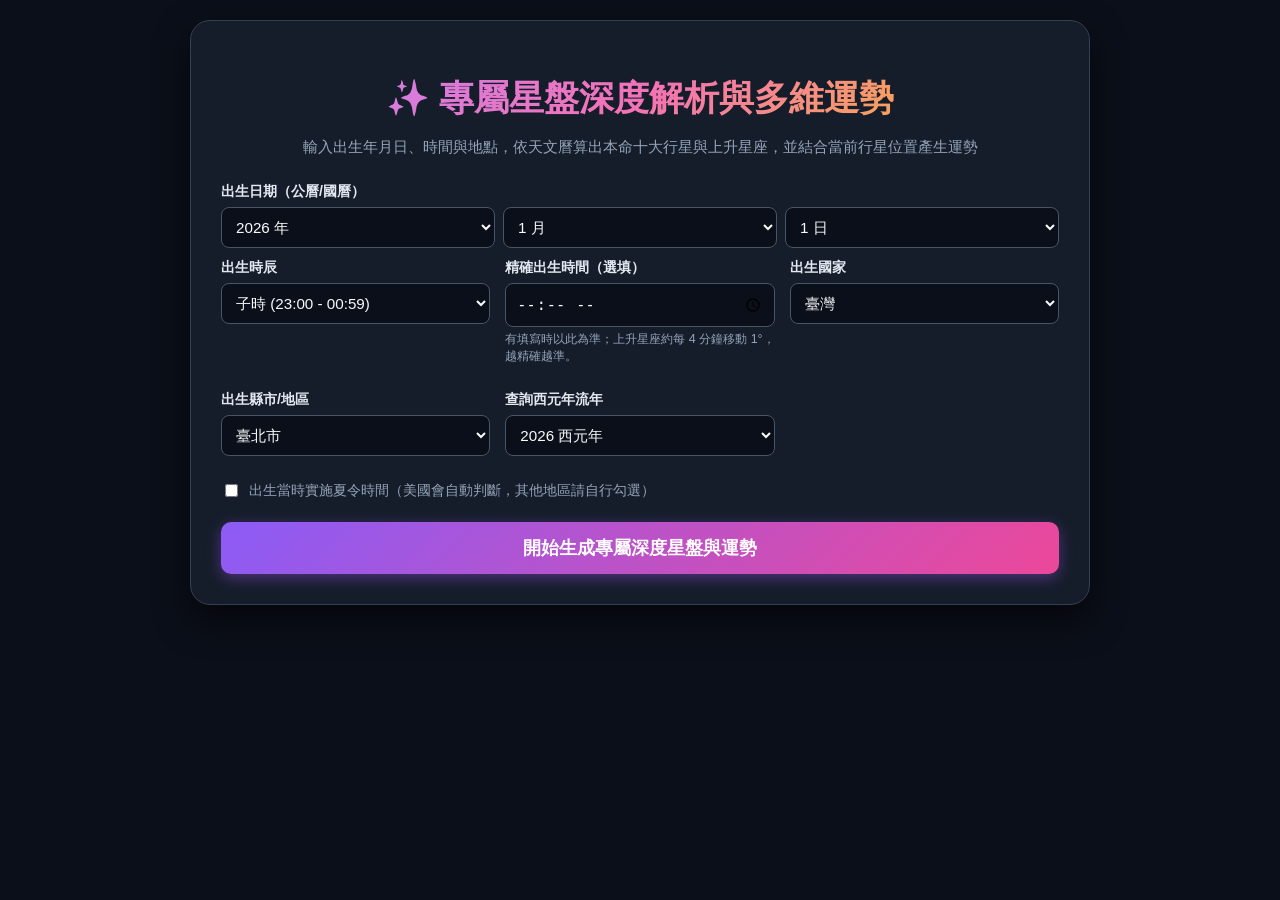
==== index.html @ 3bb1661a "Add files via upload  Horoscope" ====
<!DOCTYPE html>
<html lang="zh-TW">
<head>
    <meta charset="UTF-8">
    <meta name="viewport" content="width=device-width, initial-scale=1.0">
    <title>專屬深度全星盤與運勢解析系統</title>
    <style>
        :root {
            --bg-dark: #0b0f19;
            --card-bg: #151d2a;
            --card-inner: #1e293b;
            --accent-purple: #a855f7;
            --accent-pink: #ec4899;
            --accent-gold: #fbbf24;
            --accent-cyan: #06b6d4;
            --text-main: #f8fafc;
            --text-sub: #94a3b8;
            --border-color: #334155;
        }

        * { box-sizing: border-box; }

        body {
            font-family: "PingFang TC", "Microsoft JhengHei", sans-serif;
            background-color: var(--bg-dark);
            color: var(--text-main);
            margin: 0;
            padding: 20px;
            display: flex;
            justify-content: center;
            align-items: flex-start;
            min-height: 100vh;
        }

        .container {
            background-color: var(--card-bg);
            border-radius: 20px;
            padding: 30px;
            max-width: 900px;
            width: 100%;
            box-shadow: 0 15px 35px rgba(0, 0, 0, 0.6);
            border: 1px solid var(--border-color);
        }

        h1 {
            text-align: center;
            background: linear-gradient(135deg, #c084fc, #f472b6, #fbbf24);
            -webkit-background-clip: text;
            background-clip: text;
            -webkit-text-fill-color: transparent;
            margin-bottom: 6px;
            font-size: 2.2rem;
        }

        p.subtitle {
            text-align: center;
            color: var(--text-sub);
            font-size: 0.95rem;
            margin-bottom: 24px;
        }

        .form-grid {
            display: grid;
            grid-template-columns: repeat(auto-fit, minmax(200px, 1fr));
            gap: 15px;
            margin-bottom: 15px;
        }

        .form-group { margin-bottom: 10px; }

        label {
            display: block;
            margin-bottom: 6px;
            font-weight: 600;
            color: #e2e8f0;
            font-size: 0.9rem;
        }

        .select-group {
            display: grid;
            grid-template-columns: 1fr 1fr 1fr;
            gap: 8px;
        }

        select, input[type="time"], input[type="number"] {
            width: 100%;
            padding: 10px;
            border-radius: 8px;
            border: 1px solid #475569;
            background-color: var(--bg-dark);
            color: var(--text-main);
            font-size: 0.95rem;
            outline: none;
        }

        select { cursor: pointer; }

        select:focus, input:focus { border-color: var(--accent-purple); }

        .hint { font-size: 0.78rem; color: var(--text-sub); margin-top: 4px; }

        .manual-panel {
            display: none;
            background-color: var(--bg-dark);
            border: 1px dashed #475569;
            border-radius: 10px;
            padding: 12px;
            margin-bottom: 15px;
        }

        .manual-panel .row {
            display: grid;
            grid-template-columns: repeat(auto-fit, minmax(150px, 1fr));
            gap: 10px;
        }

        .check-row {
            display: flex;
            align-items: center;
            gap: 8px;
            font-size: 0.85rem;
            color: var(--text-sub);
            margin-bottom: 12px;
        }

        .check-row input { width: auto; }

        button.btn-submit {
            width: 100%;
            padding: 14px;
            background: linear-gradient(135deg, #8b5cf6, #ec4899);
            border: none;
            border-radius: 10px;
            color: white;
            font-size: 1.1rem;
            font-weight: bold;
            cursor: pointer;
            transition: transform 0.1s, opacity 0.2s;
            margin-top: 10px;
            box-shadow: 0 4px 15px rgba(168, 85, 247, 0.4);
        }

        button.btn-submit:hover { opacity: 0.95; transform: translateY(-2px); }

        .error-msg {
            display: none;
            margin-top: 12px;
            padding: 10px 14px;
            border-radius: 8px;
            background-color: rgba(239, 68, 68, 0.12);
            border: 1px solid rgba(239, 68, 68, 0.4);
            color: #f87171;
            font-size: 0.9rem;
        }

        .result-container { display: none; margin-top: 30px; }

        .header-card {
            background: linear-gradient(135deg, #1e1b4b, #311042);
            padding: 22px;
            border-radius: 14px;
            border: 1px solid #6366f1;
            margin-bottom: 20px;
        }

        .astro-header-info {
            display: grid;
            grid-template-columns: repeat(auto-fit, minmax(200px, 1fr));
            gap: 15px;
            border-bottom: 1px solid rgba(255, 255, 255, 0.1);
            padding-bottom: 15px;
            margin-bottom: 15px;
        }

        .main-sign-box .title { font-size: 0.85rem; color: var(--text-sub); }
        .main-sign-box .name { font-size: 1.4rem; font-weight: bold; color: #e0e7ff; }
        .main-sign-box .deg { font-size: 0.8rem; color: #a5b4fc; margin-top: 2px; }

        .lucky-grid {
            display: grid;
            grid-template-columns: repeat(auto-fit, minmax(130px, 1fr));
            gap: 10px;
        }

        .lucky-item {
            background-color: rgba(0, 0, 0, 0.25);
            padding: 10px;
            border-radius: 8px;
            text-align: center;
        }

        .lucky-item .title { font-size: 0.8rem; color: var(--text-sub); }
        .lucky-item .value { font-size: 1rem; font-weight: bold; color: var(--accent-gold); margin-top: 4px; }

        .tab-menu {
            display: flex;
            gap: 8px;
            border-bottom: 2px solid var(--border-color);
            margin-bottom: 20px;
            overflow-x: auto;
        }

        .tab-btn {
            padding: 10px 18px;
            background: none;
            border: none;
            color: var(--text-sub);
            font-size: 0.95rem;
            font-weight: 600;
            cursor: pointer;
            border-bottom: 3px solid transparent;
            transition: all 0.2s;
            white-space: nowrap;
        }

        .tab-btn.active { color: var(--accent-pink); border-bottom-color: var(--accent-pink); }

        .tab-content {
            display: none;
            background-color: var(--card-inner);
            padding: 24px;
            border-radius: 12px;
            border: 1px solid var(--border-color);
        }

        .tab-content.active { display: block; }

        .planet-card-grid {
            display: grid;
            grid-template-columns: repeat(auto-fit, minmax(260px, 1fr));
            gap: 15px;
            margin-top: 15px;
        }

        .planet-card {
            background-color: var(--bg-dark);
            padding: 15px;
            border-radius: 10px;
            border-left: 4px solid var(--accent-purple);
        }

        .planet-card h4 {
            margin: 0 0 8px 0;
            color: #c084fc;
            font-size: 1.05rem;
            display: flex;
            justify-content: space-between;
            gap: 8px;
            flex-wrap: wrap;
        }

        .planet-card p { font-size: 0.9rem; line-height: 1.6; color: #cbd5e1; margin: 0; }

        .planet-relation {
            margin-top: 8px;
            font-size: 0.85rem;
            color: var(--accent-cyan);
            background-color: rgba(6, 182, 212, 0.1);
            padding: 6px 10px;
            border-radius: 6px;
            line-height: 1.5;
        }

        .traits-box {
            background-color: var(--bg-dark);
            padding: 18px;
            border-radius: 10px;
            margin-bottom: 15px;
            border: 1px solid #334155;
        }

        .traits-box h4 { color: var(--accent-gold); margin-top: 0; margin-bottom: 10px; }

        .scores-grid {
            display: grid;
            grid-template-columns: 1fr 1fr;
            gap: 12px;
            margin-bottom: 20px;
        }

        .score-row { background-color: var(--bg-dark); padding: 10px 14px; border-radius: 8px; }
        .score-header { display: flex; justify-content: space-between; font-size: 0.9rem; margin-bottom: 6px; }
        .score-bar-bg { height: 8px; background-color: #334155; border-radius: 4px; overflow: hidden; }
        .score-bar-fill { height: 100%; background: linear-gradient(90deg, #a855f7, #ec4899); border-radius: 4px; }

        .analysis-box { line-height: 1.7; font-size: 0.95rem; color: #e2e8f0; }
        .analysis-box p { margin: 0 0 12px 0; }

        .event-title { color: var(--accent-gold); font-weight: bold; margin: 14px 0 6px 0; }

        .event-list { margin: 0 0 12px 0; padding-left: 20px; }
        .event-list li { margin-bottom: 6px; font-size: 0.9rem; color: #cbd5e1; }
        .tone-good { color: #4ade80; font-weight: bold; }
        .tone-bad { color: #f87171; font-weight: bold; }

        .month-tags-grid {
            display: grid;
            grid-template-columns: repeat(auto-fit, minmax(180px, 1fr));
            gap: 10px;
            margin-bottom: 18px;
            background-color: var(--bg-dark);
            padding: 15px;
            border-radius: 10px;
            border-left: 4px solid var(--accent-gold);
        }

        .strength-box {
            background-color: rgba(34, 197, 94, 0.1);
            border: 1px solid rgba(34, 197, 94, 0.3);
            padding: 10px 14px;
            border-radius: 8px;
            margin-bottom: 10px;
            color: #4ade80;
            font-size: 0.92rem;
            line-height: 1.6;
        }

        .weakness-box {
            background-color: rgba(239, 68, 68, 0.1);
            border: 1px solid rgba(239, 68, 68, 0.3);
            padding: 10px 14px;
            border-radius: 8px;
            margin-bottom: 18px;
            color: #f87171;
            font-size: 0.92rem;
            line-height: 1.6;
        }

        .footnote {
            margin-top: 22px;
            font-size: 0.78rem;
            color: var(--text-sub);
            line-height: 1.6;
            border-top: 1px solid var(--border-color);
            padding-top: 12px;
        }

        @media (max-width: 560px) {
            .scores-grid { grid-template-columns: 1fr; }
            .container { padding: 20px; }
        }
    </style>
</head>
<body>

<div class="container">
    <h1>✨ 專屬星盤深度解析與多維運勢</h1>
    <p class="subtitle">輸入出生年月日、時間與地點，依天文曆算出本命十大行星與上升星座，並結合當前行星位置產生運勢</p>

    <!-- 輸入表單 -->
    <div class="form-group">
        <label>出生日期（公曆/國曆）</label>
        <div class="select-group">
            <select id="yearSelect"></select>
            <select id="monthSelect"></select>
            <select id="daySelect"></select>
        </div>
    </div>

    <div class="form-grid">
        <div class="form-group">
            <label for="hourSelect">出生時辰</label>
            <select id="hourSelect">
                <option value="0">子時 (23:00 - 00:59)</option>
                <option value="2">丑時 (01:00 - 02:59)</option>
                <option value="4">寅時 (03:00 - 04:59)</option>
                <option value="6">卯時 (05:00 - 06:59)</option>
                <option value="8">辰時 (07:00 - 08:59)</option>
                <option value="10">巳時 (09:00 - 10:59)</option>
                <option value="12">午時 (11:00 - 12:59)</option>
                <option value="14">未時 (13:00 - 14:59)</option>
                <option value="16">申時 (15:00 - 16:59)</option>
                <option value="18">酉時 (17:00 - 18:59)</option>
                <option value="20">戌時 (19:00 - 20:59)</option>
                <option value="22">亥時 (21:00 - 22:59)</option>
            </select>
        </div>

        <div class="form-group">
            <label for="exactTime">精確出生時間（選填）</label>
            <input type="time" id="exactTime">
            <div class="hint">有填寫時以此為準；上升星座約每 4 分鐘移動 1°，越精確越準。</div>
        </div>

        <div class="form-group">
            <label for="countrySelect">出生國家</label>
            <select id="countrySelect"></select>
        </div>

        <div class="form-group">
            <label for="citySelect">出生縣市/地區</label>
            <select id="citySelect"></select>
        </div>

        <div class="form-group">
            <label for="targetYearSelect">查詢西元年流年</label>
            <select id="targetYearSelect"></select>
        </div>
    </div>

    <!-- 其他地區：手動輸入經緯度 -->
    <div class="manual-panel" id="manualPanel">
        <div class="row">
            <div>
                <label for="manLat">緯度（北緯為正）</label>
                <input type="number" id="manLat" step="0.01" min="-66" max="66" placeholder="例如 25.03">
            </div>
            <div>
                <label for="manLon">經度（東經為正）</label>
                <input type="number" id="manLon" step="0.01" min="-180" max="180" placeholder="例如 121.56">
            </div>
            <div>
                <label for="manTz">時區（UTC 偏移小時）</label>
                <input type="number" id="manTz" step="0.5" min="-12" max="14" placeholder="例如 8">
            </div>
        </div>
    </div>

    <div class="check-row">
        <input type="checkbox" id="dstCheck">
        <label for="dstCheck" style="margin:0; font-weight:normal; color:var(--text-sub);">出生當時實施夏令時間（美國會自動判斷，其他地區請自行勾選）</label>
    </div>

    <button class="btn-submit" onclick="generateAllAnalysis()">開始生成專屬深度星盤與運勢</button>
    <div class="error-msg" id="errorMsg"></div>

    <!-- 結果展現區域 -->
    <div id="resultContainer" class="result-container">

        <div class="header-card">
            <div class="astro-header-info">
                <div class="main-sign-box">
                    <div class="title">☀️ 太陽星座（核心自我）</div>
                    <div class="name" id="dispSunSign">-</div>
                    <div class="deg" id="dispSunDeg"></div>
                </div>
                <div class="main-sign-box">
                    <div class="title">🌙 月亮星座（內在情感）</div>
                    <div class="name" id="dispMoonSign">-</div>
                    <div class="deg" id="dispMoonDeg"></div>
                </div>
                <div class="main-sign-box">
                    <div class="title">🌅 上升星座（命門與面具）</div>
                    <div class="name" id="dispAscSign">-</div>
                    <div class="deg" id="dispAscDeg"></div>
                </div>
            </div>

            <div style="font-size:0.85rem; color:#a5b4fc; margin-bottom:12px;" id="dispBirthPlace"></div>

            <div class="lucky-grid">
                <div class="lucky-item"><div class="title">幸運數字</div><div class="value" id="luckNum">-</div></div>
                <div class="lucky-item"><div class="title">幸運顏色</div><div class="value" id="luckColor">-</div></div>
                <div class="lucky-item"><div class="title">開運方位</div><div class="value" id="luckDir">-</div></div>
                <div class="lucky-item"><div class="title">今日吉時</div><div class="value" id="luckHour">-</div></div>
                <div class="lucky-item"><div class="title">幸運星座</div><div class="value" id="luckSign">-</div></div>
            </div>
        </div>

        <div class="tab-menu">
            <button class="tab-btn active" onclick="switchTab('planets', this)">十大行星與上升解析</button>
            <button class="tab-btn" onclick="switchTab('ascendant', this)">上升星座模式與元素</button>
            <button class="tab-btn" onclick="switchTab('today', this)">今日運勢</button>
            <button class="tab-btn" onclick="switchTab('tomorrow', this)">明日運勢</button>
            <button class="tab-btn" onclick="switchTab('week', this)">本周運勢</button>
            <button class="tab-btn" onclick="switchTab('month', this)">本月運勢</button>
            <button class="tab-btn" onclick="switchTab('year', this)"><span id="tabYearLabel">2026</span>流年運勢</button>
        </div>

        <div id="tab-planets" class="tab-content active">
            <h3 style="color:#c084fc; margin-top:0;">🪐 十大行星與上升星座能量地圖</h3>
            <p style="font-size:0.9rem; color:var(--text-sub);">星盤中的行星代表不同的心理機能，宮位採整宮制（以上升星座所在星座為第 1 宮）。℞ 表示出生時該行星逆行。</p>
            <div class="planet-card-grid" id="planetCards"></div>
        </div>

        <div id="tab-ascendant" class="tab-content">
            <h3 style="color:#fbbf24; margin-top:0;">🌅 上升星座三模式與四元素深度解析</h3>
            <div class="traits-box">
                <h4 id="ascModeTitle">⚖️ 上升星座的三種模式</h4>
                <p class="analysis-box" id="ascModeDesc"></p>
            </div>
            <div class="traits-box">
                <h4 id="ascElemTitle">🔥 上升星座的四元素特質</h4>
                <p class="analysis-box" id="ascElemDesc"></p>
            </div>
            <div class="traits-box">
                <h4 id="ascPolTitle">☯️ 上升星座的陰陽性</h4>
                <p class="analysis-box" id="ascPolDesc"></p>
            </div>
        </div>

        <div id="tab-today" class="tab-content">
            <div class="scores-grid" id="todayScores"></div>
            <div class="analysis-box" id="todayText"></div>
        </div>

        <div id="tab-tomorrow" class="tab-content">
            <div class="scores-grid" id="tomorrowScores"></div>
            <div class="analysis-box" id="tomorrowText"></div>
        </div>

        <div id="tab-week" class="tab-content">
            <div class="scores-grid" id="weekScores"></div>
            <div class="analysis-box" id="weekText"></div>
        </div>

        <div id="tab-month" class="tab-content">
            <div class="month-tags-grid">
                <div><span style="color:var(--text-sub);">貴人方位：</span><span style="font-weight:bold;" id="mDir">-</span></div>
                <div><span style="color:var(--text-sub);">休閒解壓：</span><span style="font-weight:bold;" id="mLeisure">-</span></div>
                <div><span style="color:var(--text-sub);">貼心星座：</span><span style="font-weight:bold;" id="mFriend">-</span></div>
                <div><span style="color:var(--text-sub);">財神星座：</span><span style="font-weight:bold;" id="mWealth">-</span></div>
                <div><span style="color:var(--text-sub);">煩人星座：</span><span style="font-weight:bold;" id="mAnnoy">-</span></div>
            </div>
            <div class="strength-box" id="mStrength"></div>
            <div class="weakness-box" id="mWeak"></div>
            <div class="scores-grid" id="monthScores"></div>
            <div class="analysis-box" id="monthText"></div>
        </div>

        <div id="tab-year" class="tab-content">
            <h3 style="color:#fbbf24; margin-top:0;" id="yearTitle">流年運勢</h3>
            <div class="scores-grid" id="yearScores"></div>
            <div class="analysis-box" id="yearText"></div>
        </div>

        <div class="footnote">
            行星位置依天文曆計算（太陽、月亮、水星至冥王星；上升點依出生時間與出生地經緯度計算）。出生時間以所選地區的標準時區換算，若出生當時實施夏令時間，請勾選上方選項。幸運數字、顏色、方位與吉時屬傳統／娛樂性質的參考內容。
        </div>
    </div>
</div>


<!-- ============================================================
     模組 1：資料表（星座、行星說明、地點）
     ============================================================ -->
<script data-module="data">
    // 標準順序：從白羊座（黃經 0°）開始
    const SIGNS = [
        { name: '白羊座', sym: '♈', elem: '火象', qual: '基本', pol: '陽性', colors: '鮮紅色、金黃', nums: '1, 9',
          style: '直接、主動、勇於開創',
          tips: { love: '主動表達心意，直球比暗示有效，但別操之過急', career: '適合開新案、搶先機，記得先排好優先順序再衝刺', wealth: '投資宜果斷但設好停損，避免衝動消費' } },
        { name: '金牛座', sym: '♉', elem: '土象', qual: '固定', pol: '陰性', colors: '翡翠綠、玫瑰粉', nums: '5, 8',
          style: '穩健、重感官與安全感',
          tips: { love: '重視安全感，穩定相處勝過刺激，別因固執而錯過溝通', career: '穩紮穩打、重視品質，按部就班就能累積成果', wealth: '適合長期儲蓄與實物資產，避免為了舒適過度花費' } },
        { name: '雙子座', sym: '♊', elem: '風象', qual: '變動', pol: '陽性', colors: '檸檬黃、淺藍', nums: '3, 5',
          style: '好奇、靈活、善於交流',
          tips: { love: '多聊天、多交流能讓關係升溫，注意別三心二意', career: '資訊整合與溝通是強項，多工時留意細節遺漏', wealth: '靠人脈與資訊找到機會，宜分散配置而非盲目跟風' } },
        { name: '巨蟹座', sym: '♋', elem: '水象', qual: '基本', pol: '陰性', colors: '珍珠白、銀色', nums: '2, 4',
          style: '細膩、護衛、重情感連結',
          tips: { love: '細膩的關心最能打動人，也要學會說出自己的需求', career: '團隊與照顧型工作表現佳，避免把情緒帶進決策', wealth: '以守成為主，家庭與固定開支的規劃會帶來安心' } },
        { name: '獅子座', sym: '♌', elem: '火象', qual: '固定', pol: '陽性', colors: '華麗金、橘紅', nums: '1, 7',
          style: '自信、熱情、渴望被看見',
          tips: { love: '展現魅力與誠意，別讓自尊心阻礙你示弱', career: '適合站到台前、帶領他人，也要聽取團隊意見', wealth: '大方花費前先想清預算，投資自己最划算' } },
        { name: '處女座', sym: '♍', elem: '土象', qual: '變動', pol: '陰性', colors: '純白色、橄欖綠', nums: '5, 7',
          style: '細心、務實、追求精確',
          tips: { love: '用行動照顧對方，但別過度挑剔細節', career: '細緻與條理是優勢，留意別陷入完美主義而拖延', wealth: '精打細算有成，記帳與檢視固定支出效果特別好' } },
        { name: '天秤座', sym: '♎', elem: '風象', qual: '基本', pol: '陽性', colors: '粉藍色、淡雅金', nums: '6, 8',
          style: '重和諧、審美、講求平衡',
          tips: { love: '重視互動與平衡，遇事勇敢表態，別一味迎合', career: '合作、協調、談判有利，避免猶豫拖延決定', wealth: '與人合夥或共同理財要把規則講清楚，避免為了面子而花費' } },
        { name: '天蠍座', sym: '♏', elem: '水象', qual: '固定', pol: '陰性', colors: '酒紅色、深黑', nums: '0, 9',
          style: '深刻、專注、不輕易放手',
          tips: { love: '感情深刻而專一，信任需要溝通而非試探', career: '專注力強，適合研究、策略與危機處理', wealth: '擅長發現隱藏的機會，但要避開控制欲帶來的金錢糾紛' } },
        { name: '射手座', sym: '♐', elem: '火象', qual: '變動', pol: '陽性', colors: '紫色、寶藍色', nums: '3, 9',
          style: '樂觀、自由、追求意義',
          tips: { love: '自由與真誠並重，給彼此空間但別忽略承諾', career: '適合拓展視野、跨域學習或出差，注意細節落實', wealth: '樂觀帶來機會，但避免過度擴張或賭運氣' } },
        { name: '摩羯座', sym: '♑', elem: '土象', qual: '基本', pol: '陰性', colors: '深灰色、墨綠', nums: '4, 8',
          style: '自律、務實、重責任與成就',
          tips: { love: '以行動與責任證明心意，偶爾放下防備會更貼近', career: '目標明確、耐力十足，長期規劃容易看見成果', wealth: '穩健累積，長期資產與退休規劃最適合' } },
        { name: '水瓶座', sym: '♒', elem: '風象', qual: '固定', pol: '陽性', colors: '天藍色、銀白', nums: '3, 7',
          style: '獨立、理性、重視創新與自由',
          tips: { love: '需要空間也需要知心，用真誠交流取代疏離', career: '創新與獨立思考受肯定，注意與團隊同步', wealth: '對新科技與新型態收入有嗅覺，投資前先驗證風險' } },
        { name: '雙魚座', sym: '♓', elem: '水象', qual: '變動', pol: '陰性', colors: '海藍色、香草紫', nums: '2, 6',
          style: '感性、富想像、同理心強',
          tips: { love: '直覺與浪漫豐富，留意別理想化對方而忽略現實', career: '創意與同理心是亮點，需要明確界線避免被牽著走', wealth: '避免情緒性或人情支出，設定自動儲蓄較安心' } }
    ];

    const PLANET_INFO = [
        { key: 'Sun', label: '☀️ 太陽 (Sun)', desc: '主宰核心意志、生命力與自我認同，是展現熱情與自信的來源。' },
        { key: 'Moon', label: '🌙 月亮 (Moon)', desc: '主宰情緒感受、安全感需求與潛意識習慣，反映記憶與私人情感界線。' },
        { key: 'Mercury', label: '☿ 水星 (Mercury)', desc: '主宰思考方式、溝通表達、學習與資訊處理，是理性心智運作的橋樑。' },
        { key: 'Venus', label: '♀ 金星 (Venus)', desc: '主宰愛情觀、審美品味、人際吸引力與價值觀，代表吸引與接受愛的方式。' },
        { key: 'Mars', label: '♂ 火星 (Mars)', desc: '主宰行動力、競爭心、欲望與衝勁，代表爭取目標與面對衝突的方式。' },
        { key: 'Jupiter', label: '♃ 木星 (Jupiter)', desc: '主宰信念、成長擴張、機運與貴人，約一年換一個星座，帶來放大與助力。' },
        { key: 'Saturn', label: '♄ 土星 (Saturn)', desc: '主宰責任、限制、結構與時間考驗，約 2.5 年換一個星座，代表需要成熟與耐心之處。' },
        { key: 'Uranus', label: '♅ 天王星 (Uranus)', desc: '世代行星，約 7 年換一個星座，代表突破常規、獨立與突發的變革。' },
        { key: 'Neptune', label: '♆ 海王星 (Neptune)', desc: '世代行星，約 14 年換一個星座，代表夢想、靈感、同理與迷霧般的直覺。' },
        { key: 'Pluto', label: '♇ 冥王星 (Pluto)', desc: '世代行星，在一個星座停留約 12～30 年，代表深層轉化、權力議題與重生。' }
    ];

    const HOUSE_MEANING = [
        '自我與外在形象', '財務與價值觀', '溝通與學習', '家庭與根基', '戀愛與創作', '工作與健康日常',
        '伴侶與合作', '共同資源與深度轉變', '遠行與信念', '事業與社會地位', '朋友與理想', '潛意識與隱退'
    ];

    const SHICHEN = [
        '子時 23:00-00:59', '丑時 01:00-02:59', '寅時 03:00-04:59', '卯時 05:00-06:59',
        '辰時 07:00-08:59', '巳時 09:00-10:59', '午時 11:00-12:59', '未時 13:00-14:59',
        '申時 15:00-16:59', '酉時 17:00-18:59', '戌時 19:00-20:59', '亥時 21:00-22:59'
    ];

    // 地點：[名稱, 緯度, 經度]；緯經度為 null 代表需手動輸入
    const COUNTRIES = {
        '臺灣': { tz: 8, list: [
            ['臺北市', 25.03, 121.56], ['新北市', 25.01, 121.46], ['桃園市', 24.99, 121.30], ['臺中市', 24.15, 120.67],
            ['臺南市', 22.99, 120.21], ['高雄市', 22.63, 120.30], ['基隆市', 25.13, 121.74], ['新竹市', 24.81, 120.97],
            ['嘉義市', 23.48, 120.45], ['新竹縣', 24.84, 121.01], ['苗栗縣', 24.56, 120.82], ['彰化縣', 24.08, 120.54],
            ['南投縣', 23.91, 120.69], ['雲林縣', 23.71, 120.43], ['嘉義縣', 23.46, 120.32], ['屏東縣', 22.67, 120.49],
            ['宜蘭縣', 24.75, 121.75], ['花蓮縣', 23.98, 121.60], ['臺東縣', 22.76, 121.14], ['澎湖縣', 23.57, 119.57],
            ['金門縣', 24.45, 118.38], ['連江縣', 26.16, 119.95] ] },
        '中國大陸': { tz: 8, list: [
            ['北京市', 39.90, 116.41], ['上海市', 31.23, 121.47], ['廣東省(廣州/深圳)', 23.13, 113.26], ['浙江省(杭州)', 30.27, 120.15],
            ['江蘇省(南京)', 32.06, 118.80], ['四川省(成都)', 30.57, 104.07], ['福建省(福州/廈門)', 26.07, 119.30],
            ['湖北省(武漢)', 30.59, 114.31], ['其他省市（自行輸入經緯度）', null, null] ] },
        '香港/澳門': { tz: 8, list: [
            ['香港島', 22.28, 114.16], ['九龍', 22.32, 114.17], ['新界', 22.39, 114.15], ['澳門半島', 22.20, 113.54], ['氹仔/路環', 22.16, 113.56] ] },
        '日本': { tz: 9, list: [
            ['東京都', 35.68, 139.69], ['大阪府', 34.69, 135.50], ['京都府', 35.01, 135.77], ['北海道(札幌)', 43.06, 141.35],
            ['福岡縣', 33.59, 130.40], ['愛知縣(名古屋)', 35.18, 136.91], ['其他道府縣（自行輸入經緯度）', null, null] ] },
        '美國': { tz: null, list: [
            ['加利福尼亞州(洛杉磯)', 34.05, -118.24, -8], ['紐約州(紐約市)', 40.71, -74.01, -5], ['德克薩斯州(休士頓)', 29.76, -95.37, -6],
            ['華盛頓州(西雅圖)', 47.61, -122.33, -8], ['伊利諾州(芝加哥)', 41.88, -87.63, -6], ['其他州別（自行輸入經緯度）', null, null] ] },
        '新加坡': { tz: 8, list: [
            ['新加坡中央區', 1.29, 103.85], ['東部區域', 1.35, 103.95], ['西部區域', 1.34, 103.70], ['北部區域', 1.43, 103.79] ] },
        '其他國家': { tz: 0, list: [['自行輸入經緯度', null, null]] }
    };
</script>


<!-- ============================================================
     模組 2：天文計算引擎（太陽、月亮、行星、上升點）
     ============================================================ -->
<script data-module="astro">
    const AstroCalc = (() => {
        const RAD = Math.PI / 180;
        const norm = x => ((x % 360) + 360) % 360;
        const sin = d => Math.sin(d * RAD);
        const cos = d => Math.cos(d * RAD);

        const julianDay = ms => ms / 86400000 + 2440587.5;
        const centuries = ms => (julianDay(ms) - 2451545.0) / 36525;

        // 黃經章動
        function nutationLon(T) {
            const om = 125.04452 - 1934.136261 * T;
            const L = 280.4665 + 36000.7698 * T;
            const Lm = 218.3165 + 481267.8813 * T;
            return (-17.20 * sin(om) - 1.32 * sin(2 * L) - 0.23 * sin(2 * Lm) + 0.21 * sin(2 * om)) / 3600;
        }

        // 太陽視黃經（Meeus 低精度公式，誤差約 0.01°）
        function sunLon(T) {
            const L0 = 280.46646 + 36000.76983 * T + 0.0003032 * T * T;
            const M = 357.52911 + 35999.05029 * T - 0.0001537 * T * T;
            const C = (1.914602 - 0.004817 * T - 0.000014 * T * T) * sin(M)
                    + (0.019993 - 0.000101 * T) * sin(2 * M) + 0.000289 * sin(3 * M);
            const om = 125.04 - 1934.136 * T;
            return norm(L0 + C - 0.00569 - 0.00478 * sin(om));
        }

        // 月亮黃經（Meeus 第 47 章主要項，誤差約 0.02°）
        // 欄位：[D, M, M', F, 係數(1e-6 度)]
        const MOON_TERMS = [
            [0,0,1,0,6288774],[2,0,-1,0,1274027],[2,0,0,0,658314],[0,0,2,0,213618],[0,1,0,0,-185116],
            [0,0,0,2,-114332],[2,0,-2,0,58793],[2,-1,-1,0,57066],[2,0,1,0,53322],[2,-1,0,0,45758],
            [0,1,-1,0,-40923],[1,0,0,0,-34720],[0,1,1,0,-30383],[2,0,0,-2,15327],[0,0,1,2,-12528],
            [0,0,1,-2,10980],[4,0,-1,0,10675],[0,0,3,0,10034],[4,0,-2,0,8548],[2,1,-1,0,-7888],
            [2,1,0,0,-6766],[1,0,-1,0,-5163],[1,1,0,0,4987],[2,-1,1,0,4036],[2,0,2,0,3994],
            [4,0,0,0,3861],[2,0,-3,0,3665],[0,1,-2,0,-2689],[2,0,-1,2,-2602],[2,-1,-2,0,2390],
            [1,0,1,0,-2348],[2,-2,0,0,2236],[0,1,2,0,-2120],[0,2,0,0,-2069],[2,-2,-1,0,2048],
            [2,0,1,-2,-1773],[2,0,0,2,-1595],[4,-1,-1,0,1215],[0,0,2,2,-1110],[3,0,-1,0,-892],
            [2,1,1,0,-810],[4,-1,-2,0,759],[0,2,-1,0,-713],[2,2,-1,0,-700],[2,1,-2,0,691],
            [2,-1,0,-2,596],[4,0,1,0,549],[0,0,4,0,537],[4,-1,0,0,520],[1,0,-2,0,-487],
            [2,1,0,-2,-399],[0,0,2,-2,-381],[1,1,1,0,351],[3,0,-2,0,-340],[4,0,-3,0,330],
            [2,-1,2,0,327],[0,2,1,0,-323],[1,1,-1,0,299],[2,0,3,0,294]
        ];

        function moonLon(T) {
            const Lp = 218.3164477 + 481267.88123421 * T - 0.0015786 * T * T;
            const D = 297.8501921 + 445267.1114034 * T - 0.0018819 * T * T;
            const M = 357.5291092 + 35999.0502909 * T - 0.0001536 * T * T;
            const Mp = 134.9633964 + 477198.8675055 * T + 0.0087414 * T * T;
            const F = 93.2720950 + 483202.0175233 * T - 0.0036539 * T * T;
            const E = 1 - 0.002516 * T - 0.0000074 * T * T;
            let sum = 0;
            for (const [d, m, mp, f, c] of MOON_TERMS) {
                const arg = d * D + m * M + mp * Mp + f * F;
                const am = Math.abs(m);
                const ef = am === 1 ? E : (am === 2 ? E * E : 1);
                sum += c * ef * sin(arg);
            }
            const A1 = 119.75 + 131.849 * T;
            const A2 = 53.09 + 479264.290 * T;
            sum += 3958 * sin(A1) + 1962 * sin(Lp - F) + 318 * sin(A2);
            return norm(Lp + sum / 1e6 + nutationLon(T));
        }

        // JPL 近似軌道要素（1800–2050）：[a, da, e, de, I, dI, L, dL, 近日點經度, d, 升交點經度, d]
        const ELEMENTS = {
            Mercury: [0.38709927, 0.00000037, 0.20563593, 0.00001906, 7.00497902, -0.00594749, 252.25032350, 149472.67411175, 77.45779628, 0.16047689, 48.33076593, -0.12534081],
            Venus:   [0.72333566, 0.00000390, 0.00677672, -0.00004107, 3.39467605, -0.00078890, 181.97909950, 58517.81538729, 131.60246718, 0.00268329, 76.67984255, -0.27769418],
            Earth:   [1.00000261, 0.00000562, 0.01671123, -0.00004392, -0.00001531, -0.01294668, 100.46457166, 35999.37244981, 102.93768193, 0.32327364, 0.0, 0.0],
            Mars:    [1.52371034, 0.00001847, 0.09339410, 0.00007882, 1.84969142, -0.00813131, -4.55343205, 19140.30268499, -23.94362959, 0.44441088, 49.55953891, -0.29257343],
            Jupiter: [5.20288700, -0.00011607, 0.04838624, -0.00013253, 1.30439695, -0.00183714, 34.39644051, 3034.74612775, 14.72847983, 0.21252668, 100.47390909, 0.20469106],
            Saturn:  [9.53667594, -0.00125060, 0.05386179, -0.00050991, 2.48599187, 0.00193609, 49.95424423, 1222.49362201, 92.59887831, -0.41897216, 113.66242448, -0.28867794],
            Uranus:  [19.18916464, -0.00196176, 0.04725744, -0.00004397, 0.77263783, -0.00242939, 313.23810451, 428.48202785, 170.95427630, 0.40805281, 74.01692503, 0.04240589],
            Neptune: [30.06992276, 0.00026291, 0.00859048, 0.00005105, 1.77004347, 0.00035372, -55.12002969, 218.45945325, 44.96476227, -0.32241464, 131.78422574, -0.00508664],
            Pluto:   [39.48211675, -0.00031596, 0.24882730, 0.00005170, 17.14001206, 0.00004818, 238.92903833, 145.20780515, 224.06891629, -0.04062942, 110.30393684, -0.01183482]
        };

        // 日心直角座標（J2000 黃道）
        function helio(name, T) {
            const el = ELEMENTS[name];
            const a = el[0] + el[1] * T;
            const e = el[2] + el[3] * T;
            const I = el[4] + el[5] * T;
            const L = el[6] + el[7] * T;
            const varpi = el[8] + el[9] * T;
            const Om = el[10] + el[11] * T;
            const w = varpi - Om;
            let M = norm(L - varpi);
            if (M > 180) M -= 360;
            const eDeg = e / RAD;
            let E = M + eDeg * sin(M);
            for (let i = 0; i < 12; i++) {
                const dE = (M - E + eDeg * sin(E)) / (1 - e * cos(E));
                E += dE;
                if (Math.abs(dE) < 1e-9) break;
            }
            const xp = a * (cos(E) - e);
            const yp = a * Math.sqrt(1 - e * e) * sin(E);
            const cw = cos(w), sw = sin(w), cO = cos(Om), sO = sin(Om), cI = cos(I), sI = sin(I);
            return {
                x: (cw * cO - sw * sO * cI) * xp + (-sw * cO - cw * sO * cI) * yp,
                y: (cw * sO + sw * cO * cI) * xp + (-sw * sO + cw * cO * cI) * yp,
                z: (sw * sI) * xp + (cw * sI) * yp
            };
        }

        // 行星地心視黃經（當日分點黃道）
        function planetLon(name, T) {
            const p = helio(name, T);
            const e = helio('Earth', T);
            const lon = Math.atan2(p.y - e.y, p.x - e.x) / RAD;
            const precession = 1.396971 * T + 0.0003086 * T * T;
            return norm(lon + precession + nutationLon(T));
        }

        function bodyLon(name, T) {
            if (name === 'Sun') return sunLon(T);
            if (name === 'Moon') return moonLon(T);
            return planetLon(name, T);
        }

        const BODIES = ['Sun', 'Moon', 'Mercury', 'Venus', 'Mars', 'Jupiter', 'Saturn', 'Uranus', 'Neptune', 'Pluto'];

        // 回傳各天體黃經；withRetro 時附上逆行判斷
        function positions(ms, withRetro) {
            const T = centuries(ms);
            const out = {};
            const dT = 0.5 / 36525;
            for (const b of BODIES) {
                const lon = bodyLon(b, T);
                let retro = false;
                if (withRetro && b !== 'Sun' && b !== 'Moon') {
                    let diff = bodyLon(b, T + dT) - bodyLon(b, T - dT);
                    diff = ((diff + 540) % 360) - 180;
                    retro = diff < 0;
                }
                out[b] = { lon, retro };
            }
            return out;
        }

        // 上升點黃經：由恆星時、地理緯度與黃赤交角計算
        function ascendant(ms, latDeg, lonDeg) {
            const jd = julianDay(ms);
            const T = (jd - 2451545.0) / 36525;
            const gmst = norm(280.46061837 + 360.98564736629 * (jd - 2451545.0) + 0.000387933 * T * T - T * T * T / 38710000);
            const ramc = norm(gmst + lonDeg);
            const eps = 23.439291 - 0.0130042 * T;
            const asc = Math.atan2(cos(ramc), -(sin(ramc) * cos(eps) + Math.tan(latDeg * RAD) * sin(eps))) / RAD;
            return norm(asc);
        }

        return { positions, ascendant, norm, BODIES };
    })();

    // 美國夏令時間判斷（local 月/日/時）
    function usDaylightSaving(y, m, d, h) {
        const nthSunday = (yy, m0, n) => {
            const first = new Date(Date.UTC(yy, m0, 1)).getUTCDay();
            return 1 + ((7 - first) % 7) + (n - 1) * 7;
        };
        const lastSunday = (yy, m0) => {
            const last = new Date(Date.UTC(yy, m0 + 1, 0));
            return last.getUTCDate() - last.getUTCDay();
        };
        let s, e;
        if (y >= 2007) { s = [3, nthSunday(y, 2, 2)]; e = [11, nthSunday(y, 10, 1)]; }
        else if (y >= 1987) { s = [4, nthSunday(y, 3, 1)]; e = [10, lastSunday(y, 9)]; }
        else if (y >= 1967) { s = [4, lastSunday(y, 3)]; e = [10, lastSunday(y, 9)]; }
        else return false;
        const t = m * 10000 + d * 100 + h;
        return t >= s[0] * 10000 + s[1] * 100 + 2 && t < e[0] * 10000 + e[1] * 100 + 2;
    }
</script>


<!-- ============================================================
     模組 3：運勢引擎（依本命盤與當前行星過運計算）
     ============================================================ -->
<script data-module="fortune">
    const Fortune = (() => {
        const ASPECTS = [
            { angle: 0, name: '合相', type: 'c' },
            { angle: 60, name: '六分相', type: 'soft' },
            { angle: 90, name: '四分相', type: 'hard' },
            { angle: 120, name: '三分相', type: 'soft' },
            { angle: 180, name: '對分相', type: 'hard' }
        ];

        // 過運行星對本命點的影響：c=合相、soft=和諧相位、hard=緊張相位
        const NATURE = {
            Moon:    { c: 0.4,  soft: 0.5, hard: -0.4 },
            Mercury: { c: 0.3,  soft: 0.5, hard: -0.4 },
            Venus:   { c: 1.0,  soft: 1.0, hard: -0.3 },
            Mars:    { c: -0.4, soft: 0.3, hard: -0.9 },
            Jupiter: { c: 1.2,  soft: 1.0, hard: -0.2 },
            Saturn:  { c: -0.8, soft: 0.3, hard: -1.0 },
            Uranus:  { c: -0.3, soft: 0.2, hard: -0.6 },
            Neptune: { c: -0.3, soft: 0.1, hard: -0.5 },
            Pluto:   { c: -0.4, soft: 0.1, hard: -0.6 }
        };

        // 各行星對愛情、事業、財運的關聯權重
        const CAT_W = {
            Moon:    { love: 0.8, career: 0.3, wealth: 0.3 },
            Mercury: { love: 0.3, career: 0.8, wealth: 0.5 },
            Venus:   { love: 1.2, career: 0.4, wealth: 0.9 },
            Mars:    { love: 0.5, career: 1.0, wealth: 0.4 },
            Jupiter: { love: 0.6, career: 0.9, wealth: 1.2 },
            Saturn:  { love: 0.4, career: 1.0, wealth: 0.7 },
            Uranus:  { love: 0.5, career: 0.6, wealth: 0.5 },
            Neptune: { love: 0.5, career: 0.3, wealth: 0.4 },
            Pluto:   { love: 0.4, career: 0.6, wealth: 0.5 }
        };

        const ORB = { Moon: 5, Mercury: 3, Venus: 4, Mars: 4, Jupiter: 5, Saturn: 5, Uranus: 3, Neptune: 3, Pluto: 3 };
        const NATAL_W = { Sun: 1.0, Moon: 0.9, ASC: 0.7 };
        const POINT_NAME = { Sun: '本命太陽', Moon: '本命月亮', ASC: '上升點' };
        const PLANET_NAME = { Moon: '月亮', Mercury: '水星', Venus: '金星', Mars: '火星', Jupiter: '木星', Saturn: '土星', Uranus: '天王星', Neptune: '海王星', Pluto: '冥王星' };
        const PLANET_MEANING = {
            Moon: '情緒與日常節奏', Mercury: '溝通、資訊與學習', Venus: '人緣、感情與金錢價值', Mars: '行動力與衝突',
            Jupiter: '機會、成長與貴人', Saturn: '壓力、責任與長期考驗', Uranus: '突發變動與突破', Neptune: '直覺、靈感與迷惘', Pluto: '深層轉變與權力議題'
        };

        const ALL = ['Moon', 'Mercury', 'Venus', 'Mars', 'Jupiter', 'Saturn', 'Uranus', 'Neptune', 'Pluto'];
        const NO_MOON = ALL.filter(p => p !== 'Moon');
        const SLOW = ['Mars', 'Jupiter', 'Saturn', 'Uranus', 'Neptune', 'Pluto'];

        const angDist = (a, b) => {
            const d = Math.abs(a - b) % 360;
            return d > 180 ? 360 - d : d;
        };

        function aspectBetween(lonA, lonB, orb) {
            const d = angDist(lonA, lonB);
            for (const a of ASPECTS) if (Math.abs(d - a.angle) <= orb) return a;
            return null;
        }

        // 某一時刻，過運行星對本命太陽、月亮、上升點形成的相位
        function transitEvents(natal, ms, allowed) {
            const pos = AstroCalc.positions(ms, false);
            const events = [];
            for (const p of allowed) {
                for (const point of ['Sun', 'Moon', 'ASC']) {
                    const d = angDist(pos[p].lon, natal[point]);
                    for (const asp of ASPECTS) {
                        const orb = Math.abs(d - asp.angle);
                        if (orb < ORB[p]) {
                            const strength = 1 - orb / ORB[p];
                            events.push({
                                planet: p, point, aspect: asp, strength,
                                effect: NATURE[p][asp.type] * strength * NATAL_W[point]
                            });
                        }
                    }
                }
            }
            return events;
        }

        const clamp = (v, lo, hi) => Math.max(lo, Math.min(hi, v));

        function computePeriod(natal, startMs, count, stepDays, allowed, scale) {
            const sum = { overall: 0, love: 0, career: 0, wealth: 0 };
            const best = new Map();
            for (let i = 0; i < count; i++) {
                const ms = startMs + i * stepDays * 86400000;
                for (const ev of transitEvents(natal, ms, allowed)) {
                    sum.overall += ev.effect;
                    sum.love += ev.effect * CAT_W[ev.planet].love;
                    sum.career += ev.effect * CAT_W[ev.planet].career;
                    sum.wealth += ev.effect * CAT_W[ev.planet].wealth;
                    const key = ev.planet + '|' + ev.point + '|' + ev.aspect.angle;
                    const cur = best.get(key);
                    if (!cur || Math.abs(ev.effect) > Math.abs(cur.effect)) best.set(key, Object.assign({}, ev, { ms }));
                }
            }
            const score = k => clamp(Math.round(66 + scale * sum[k] / count), 45, 98);
            const events = Array.from(best.values())
                .filter(e => Math.abs(e.effect) >= 0.08)
                .sort((a, b) => Math.abs(b.effect) - Math.abs(a.effect));
            return {
                scores: { overall: score('overall'), love: score('love'), career: score('career'), wealth: score('wealth') },
                events
            };
        }

        function level(score) { return score >= 78 ? 'high' : (score >= 64 ? 'mid' : 'low'); }

        const LEVEL_PREFIX = {
            love:   { high: '愛情運勢順遂，', mid: '愛情運勢平穩，', low: '愛情上較容易有摩擦，' },
            career: { high: '事業／學業有推進力，', mid: '事業／學業步調平穩，', low: '事業／學業需要多留心，' },
            wealth: { high: '財運有利，', mid: '財運持平，', low: '財務宜保守，' }
        };

        const OVERALL_SENTENCE = {
            high: '整體氣勢偏順，適合主動把握機會。',
            mid: '整體節奏平穩，按計畫行事即可。',
            low: '整體需要多一點耐心與彈性，重要決定可以多確認一次。'
        };

        const fmtDate = ms => {
            const d = new Date(ms);
            return (d.getMonth() + 1) + '/' + d.getDate();
        };

        function eventText(ev, showDate) {
            const tone = ev.effect >= 0 ? '<span class="tone-good">有利</span>' : '<span class="tone-bad">考驗</span>';
            const when = showDate ? fmtDate(ev.ms) + ' 前後，' : '';
            return `${when}${PLANET_NAME[ev.planet]}與${POINT_NAME[ev.point]}形成${ev.aspect.name}（${tone}）：牽動${PLANET_MEANING[ev.planet]}。`;
        }

        // 產生文字說明（依太陽星座、上升星座、本期分數與相位）
        function buildText(sunSign, ascSign, lead, res, showDate) {
            const s = res.scores;
            let html = `<p>${lead}以${sunSign.name}的「${sunSign.style}」為基調，加上${ascSign.name}上升的外在風格，${OVERALL_SENTENCE[level(s.overall)]}</p>`;
            const evs = res.events.slice(0, 3);
            if (evs.length) {
                html += `<div class="event-title">🔭 關鍵行星相位</div><ul class="event-list">` +
                    evs.map(e => `<li>${eventText(e, showDate)}</li>`).join('') + `</ul>`;
            } else {
                html += `<p>此期間沒有明顯的行星相位，整體以日常節奏為主。</p>`;
            }
            html += `<p>💗 ${LEVEL_PREFIX.love[level(s.love)]}${sunSign.tips.love}。</p>`;
            html += `<p>💼 ${LEVEL_PREFIX.career[level(s.career)]}${sunSign.tips.career}。</p>`;
            html += `<p>💰 ${LEVEL_PREFIX.wealth[level(s.wealth)]}${sunSign.tips.wealth}。</p>`;
            return html;
        }

        return { computePeriod, buildText, eventText, aspectBetween, transitEvents, ALL, NO_MOON, SLOW, ASPECTS, level, fmtDate };
    })();
</script>


<!-- ============================================================
     模組 4：介面與流程
     ============================================================ -->
<script data-module="ui">
    const $ = id => document.getElementById(id);
    const yearSelect = $('yearSelect');
    const monthSelect = $('monthSelect');
    const daySelect = $('daySelect');
    const targetYearSelect = $('targetYearSelect');
    const countrySelect = $('countrySelect');
    const citySelect = $('citySelect');

    const curY = new Date().getFullYear();
    for (let y = curY; y >= 1930; y--) yearSelect.add(new Option(`${y} 年`, y));
    for (let m = 1; m <= 12; m++) monthSelect.add(new Option(`${m} 月`, m));
    for (let ty = curY; ty <= curY + 10; ty++) targetYearSelect.add(new Option(`${ty} 西元年`, ty));
    Object.keys(COUNTRIES).forEach(c => countrySelect.add(new Option(c, c)));

    function updateDays() {
        const keep = parseInt(daySelect.value) || 1;
        daySelect.innerHTML = '';
        const days = new Date(parseInt(yearSelect.value), parseInt(monthSelect.value), 0).getDate();
        for (let d = 1; d <= days; d++) daySelect.add(new Option(`${d} 日`, d));
        daySelect.value = Math.min(keep, days);
    }

    function updateManualPanel() {
        const info = COUNTRIES[countrySelect.value];
        const item = info.list[citySelect.selectedIndex];
        const manual = item && item[1] === null;
        $('manualPanel').style.display = manual ? 'block' : 'none';
        if (manual && $('manTz').value === '') $('manTz').value = info.tz === null ? -5 : info.tz;
    }

    function updateCities() {
        citySelect.innerHTML = '';
        COUNTRIES[countrySelect.value].list.forEach((c, i) => citySelect.add(new Option(c[0], i)));
        $('manTz').value = '';
        updateManualPanel();
    }

    yearSelect.addEventListener('change', updateDays);
    monthSelect.addEventListener('change', updateDays);
    countrySelect.addEventListener('change', updateCities);
    citySelect.addEventListener('change', updateManualPanel);
    updateDays();
    updateCities();

    function switchTab(tabKey, btn) {
        document.querySelectorAll('.tab-btn').forEach(b => b.classList.remove('active'));
        document.querySelectorAll('.tab-content').forEach(c => c.classList.remove('active'));
        btn.classList.add('active');
        $(`tab-${tabKey}`).classList.add('active');
    }

    function showError(msg) {
        const el = $('errorMsg');
        el.innerText = msg;
        el.style.display = msg ? 'block' : 'none';
    }

    function signOf(lon) { return SIGNS[Math.floor(lon / 30) % 12]; }
    function fmtDeg(lon) {
        const inSign = lon % 30;
        const deg = Math.floor(inSign);
        const min = Math.floor((inSign - deg) * 60);
        return `${deg}°${String(min).padStart(2, '0')}′`;
    }

    function renderScoresHtml(s) {
        const row = (label, v) => `
            <div class="score-row">
                <div class="score-header"><span>${label}</span><b>${v}%</b></div>
                <div class="score-bar-bg"><div class="score-bar-fill" style="width:${v}%;"></div></div>
            </div>`;
        return row('整體運指數', s.overall) + row('愛情運指數', s.love) + row('事(學)業運指數', s.career) + row('財運指數', s.wealth);
    }

    // 讀取表單並換算出生時刻（UTC 毫秒）、緯度、經度
    function readBirthInput() {
        const y = parseInt(yearSelect.value), m = parseInt(monthSelect.value), d = parseInt(daySelect.value);
        let hh, mm = 0;
        const exact = $('exactTime').value;
        if (exact) {
            [hh, mm] = exact.split(':').map(Number);
        } else {
            hh = parseInt($('hourSelect').value);
        }

        const country = countrySelect.value;
        const info = COUNTRIES[country];
        const item = info.list[citySelect.selectedIndex];
        let lat = item[1], lon = item[2], tz = info.tz === null ? item[3] : info.tz;

        if (lat === null) {
            lat = parseFloat($('manLat').value);
            lon = parseFloat($('manLon').value);
            tz = parseFloat($('manTz').value);
            if (isNaN(lat) || isNaN(lon) || isNaN(tz)) return { error: '請輸入出生地的緯度、經度與時區。' };
            if (lat < -66 || lat > 66) return { error: '緯度需介於 -66 到 66 之間（極圈附近上升點無法穩定計算）。' };
            if (lon < -180 || lon > 180) return { error: '經度需介於 -180 到 180 之間。' };
        }

        let dst = $('dstCheck').checked;
        if (country === '美國' && usDaylightSaving(y, m, d, hh)) dst = true;

        const ms = Date.UTC(y, m - 1, d, hh, mm) - (tz + (dst ? 1 : 0)) * 3600000;
        return { ms, lat, lon, y, m, d, hh, mm, country, city: item[0] };
    }

    function generateAllAnalysis() {
        showError('');
        const inp = readBirthInput();
        if (inp.error) { showError(inp.error); return; }

        const tYear = parseInt(targetYearSelect.value);
        const pos = AstroCalc.positions(inp.ms, true);
        const ascLon = AstroCalc.ascendant(inp.ms, inp.lat, inp.lon);
        const sun = signOf(pos.Sun.lon), moon = signOf(pos.Moon.lon), asc = signOf(ascLon);
        const sunIdx = SIGNS.indexOf(sun), ascIdx = SIGNS.indexOf(asc);

        // 標頭
        $('dispSunSign').innerText = `${sun.sym} ${sun.name}（${sun.elem}）`;
        $('dispMoonSign').innerText = `${moon.sym} ${moon.name}（${moon.elem}）`;
        $('dispAscSign').innerText = `${asc.sym} ${asc.name}（${asc.elem}/${asc.qual}星座）`;
        $('dispSunDeg').innerText = fmtDeg(pos.Sun.lon) + (pos.Sun.lon % 30 < 0.5 || pos.Sun.lon % 30 > 29.5 ? '　接近星座交界，建議核對出生時間' : '');
        $('dispMoonDeg').innerText = fmtDeg(pos.Moon.lon);
        $('dispAscDeg').innerText = fmtDeg(ascLon);
        const timeStr = `${String(inp.hh).padStart(2, '0')}:${String(inp.mm).padStart(2, '0')}`;
        $('dispBirthPlace').innerText = `📍 出生地點：${inp.country} ${inp.city} ｜ 出生時間：${inp.y}年${inp.m}月${inp.d}日 ${timeStr}`;

        // 開運資訊（依太陽星座）
        const DIRS = { '火象': '正南方', '土象': '正北方', '風象': '正東方', '水象': '正西方' };
        const dayOfYear = Math.floor((new Date() - new Date(new Date().getFullYear(), 0, 0)) / 86400000);
        $('luckNum').innerText = sun.nums;
        $('luckColor').innerText = sun.colors;
        $('luckDir').innerText = DIRS[sun.elem];
        $('luckHour').innerText = SHICHEN[(sunIdx * 5 + dayOfYear) % 12];
        $('luckSign').innerText = SIGNS[(sunIdx + 4) % 12].name;

        // Tab 1：十大行星卡片
        $('planetCards').innerHTML = PLANET_INFO.map(p => {
            const lon = pos[p.key].lon;
            const sg = signOf(lon);
            const house = (SIGNS.indexOf(sg) - ascIdx + 12) % 12;
            const asp = Fortune.aspectBetween(lon, ascLon, 6);
            const aspText = asp ? `與上升點形成${asp.name}` : '與上升點無緊密相位';
            const retro = pos[p.key].retro ? ' ℞' : '';
            return `
            <div class="planet-card">
                <h4><span>${p.label}</span><span style="color:var(--accent-gold);">${sg.sym} ${sg.name} ${fmtDeg(lon)}${retro}</span></h4>
                <p>${p.desc}在${sg.name}，傾向以「${sg.style}」的方式運作。</p>
                <div class="planet-relation">💡 <b>落第 ${house + 1} 宮（${HOUSE_MEANING[house]}）</b>；${aspText}。</div>
            </div>`;
        }).join('') + `
            <div class="planet-card" style="border-left-color: var(--accent-gold);">
                <h4><span>🌅 上升點 (ASC)</span><span style="color:var(--accent-gold);">${asc.sym} ${asc.name} ${fmtDeg(ascLon)}</span></h4>
                <p>第 1 宮的起點，主宰第一印象、外貌氣質與面對世界的方式，在${asc.name}展現為「${asc.style}」。</p>
                <div class="planet-relation">💡 上升點是所有行星能量向外表達的入口，其他行星的宮位皆以它為基準。</div>
            </div>`;

        // Tab 2：模式、元素、陰陽
        $('ascModeTitle').innerText = `⚖️ 上升 ${asc.name} 的模式特質：【${asc.qual}星座】`;
        const MODE = {
            '基本': '<b>基本星座上升（白羊、巨蟹、天秤、摩羯）：</b>具備強烈的自發性與開創精神。習慣主動邁出第一步，面對環境變化能迅速採取行動，人生態度帶有明確的方向感與領導欲望。',
            '固定': '<b>固定星座上升（金牛、獅子、天蠍、水瓶）：</b>具備高度的專注力、堅毅度與穩定性。一旦認定目標就不輕易動搖，外在表現沉穩可靠，但需留意固執與抗拒改變的傾向。',
            '變動': '<b>變動星座上升（雙子、處女、射手、雙魚）：</b>具備極佳的環境適應力與多元靈活性。善於觀察局勢並快速調整姿態，多才多藝且具備優異的協調能力，需留意方向不夠堅定。'
        };
        $('ascModeDesc').innerHTML = MODE[asc.qual];

        $('ascElemTitle').innerText = `🔥 上升 ${asc.name} 的四元素特質：【${asc.elem}星座】`;
        const ELEM = {
            '火象': '<b>火象上升（白羊、獅子、射手）：</b>外在展現熱情、自信、直率與勇氣。第一印象充滿活力，習慣以直覺與意志引導行動，勇於接受挑戰並感染他人。',
            '土象': '<b>土象上升（金牛、處女、摩羯）：</b>外在展現務實、沉穩、謹慎與秩序感。給人安全感與專業信任感，習慣以實際經驗與結構化思維處理事務。',
            '風象': '<b>風象上升（雙子、天秤、水瓶）：</b>外在展現理性、友善與靈活的溝通能力。給人聰慧、易於接近的印象，重視資訊交流與客觀的多面向視角。',
            '水象': '<b>水象上升（巨蟹、天蠍、雙魚）：</b>外在展現敏銳、細膩與富同理心。給人溫和或帶神秘感的印象，對周遭氣氛有強烈直覺，習慣以情感連結世界。'
        };
        $('ascElemDesc').innerHTML = ELEM[asc.elem];

        $('ascPolTitle').innerText = `☯️ 上升 ${asc.name} 的陰陽性：【${asc.pol}】`;
        $('ascPolDesc').innerHTML = asc.pol === '陽性'
            ? '<b>陽性（火象、風象）：</b>傾向外放、主動，習慣向外表達與行動，社交上較容易主動開啟話題。'
            : '<b>陰性（土象、水象）：</b>傾向內斂、接納，習慣先觀察、感受再回應，給人穩重或含蓄的印象。';

        // Tab 3–7：運勢（本命太陽、月亮、上升點 × 當前行星位置）
        const natal = { Sun: pos.Sun.lon, Moon: pos.Moon.lon, ASC: ascLon };
        const now = Date.now();
        const DAY = 86400000;

        const today = Fortune.computePeriod(natal, now, 1, 1, Fortune.ALL, 12);
        const tomorrow = Fortune.computePeriod(natal, now + DAY, 1, 1, Fortune.ALL, 12);
        const week = Fortune.computePeriod(natal, now, 7, 1, Fortune.NO_MOON, 18);

        const nd = new Date();
        const monthStart = new Date(nd.getFullYear(), nd.getMonth(), 1, 12).getTime();
        const monthDays = new Date(nd.getFullYear(), nd.getMonth() + 1, 0).getDate();
        const month = Fortune.computePeriod(natal, monthStart, monthDays, 1, Fortune.NO_MOON, 18);

        const yearStart = new Date(tYear, 0, 1, 12).getTime();
        const year = Fortune.computePeriod(natal, yearStart, 122, 3, Fortune.SLOW, 22);

        $('todayScores').innerHTML = renderScoresHtml(today.scores);
        $('todayText').innerHTML = Fortune.buildText(sun, asc, '今日', today, false);
        $('tomorrowScores').innerHTML = renderScoresHtml(tomorrow.scores);
        $('tomorrowText').innerHTML = Fortune.buildText(sun, asc, '明日', tomorrow, false);
        $('weekScores').innerHTML = renderScoresHtml(week.scores);
        $('weekText').innerHTML = Fortune.buildText(sun, asc, '本週', week, true);
        $('monthScores').innerHTML = renderScoresHtml(month.scores);
        $('monthText').innerHTML = Fortune.buildText(sun, asc, '本月', month, true);

        // 本月標籤（依太陽星座與月份）
        const DIR8 = ['正東方向', '東南方向', '正南方向', '西南方向', '正西方向', '西北方向', '正北方向', '東北方向'];
        const LEISURE = {
            '火象': ['戶外運動', '健身或球類'], '土象': ['園藝或料理', '整理居家'],
            '風象': ['逛論壇', '閱讀與聊天'], '水象': ['泡澡聽音樂', '看電影放鬆']
        };
        const thisMonth = nd.getMonth() + 1;
        $('mDir').innerText = DIR8[(sunIdx + thisMonth) % 8];
        $('mLeisure').innerText = LEISURE[sun.elem][thisMonth % 2];
        $('mFriend').innerText = SIGNS[(sunIdx + 2) % 12].name;
        $('mWealth').innerText = SIGNS[(sunIdx + 4) % 12].name;
        $('mAnnoy').innerText = SIGNS[(sunIdx + 3) % 12].name;

        const bestGood = month.events.find(e => e.effect > 0);
        const bestBad = month.events.find(e => e.effect < 0);
        $('mStrength').innerHTML = '💡 <b>本月優勢：</b>' + (bestGood ? Fortune.eventText(bestGood, true) : '本月沒有特別突出的助力相位，穩定發揮即可。');
        $('mWeak').innerHTML = '⚠️ <b>本月弱勢：</b>' + (bestBad ? Fortune.eventText(bestBad, true) : '本月沒有明顯的壓力相位，保持日常警覺即可。');

        $('tabYearLabel').innerText = tYear;
        $('yearTitle').innerText = `${tYear} 西元年流年過運深度分析`;
        $('yearScores').innerHTML = renderScoresHtml(year.scores);
        $('yearText').innerHTML = Fortune.buildText(sun, asc, `${tYear} 年`, year, true);

        $('resultContainer').style.display = 'block';
        $('resultContainer').scrollIntoView({ behavior: 'smooth', block: 'start' });
    }
</script>

</body>
</html>
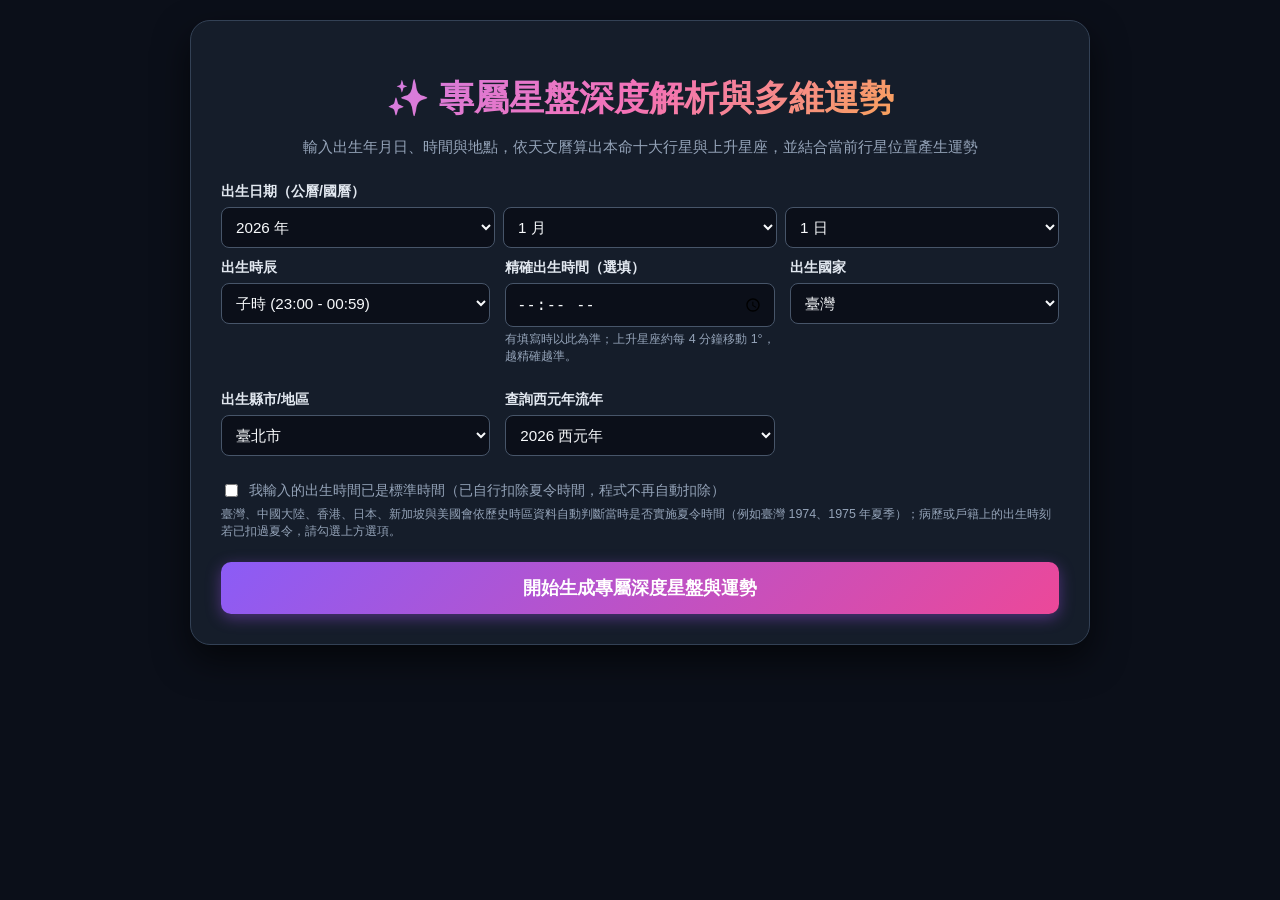
==== commit e9cde5db: "Add files via upload fix some content" ====
--- a/index.html
+++ b/index.html
@@ -413,13 +413,17 @@
                 <label for="manTz">時區（UTC 偏移小時）</label>
                 <input type="number" id="manTz" step="0.5" min="-12" max="14" placeholder="例如 8">
             </div>
+            <div style="display:flex; align-items:flex-end;">
+                <label style="font-weight:normal; color:var(--text-sub); margin:0; display:flex; gap:6px; align-items:center;"><input type="checkbox" id="dstCheck" style="width:auto;">當時實施夏令時間</label>
+            </div>
         </div>
     </div>
 
     <div class="check-row">
-        <input type="checkbox" id="dstCheck">
-        <label for="dstCheck" style="margin:0; font-weight:normal; color:var(--text-sub);">出生當時實施夏令時間（美國會自動判斷，其他地區請自行勾選）</label>
+        <input type="checkbox" id="stdCheck">
+        <label for="stdCheck" style="margin:0; font-weight:normal; color:var(--text-sub);">我輸入的出生時間已是標準時間（已自行扣除夏令時間，程式不再自動扣除）</label>
     </div>
+    <div class="hint" style="margin:-6px 0 12px 0;">臺灣、中國大陸、香港、日本、新加坡與美國會依歷史時區資料自動判斷當時是否實施夏令時間（例如臺灣 1974、1975 年夏季）；病歷或戶籍上的出生時刻若已扣過夏令，請勾選上方選項。</div>
 
     <button class="btn-submit" onclick="generateAllAnalysis()">開始生成專屬深度星盤與運勢</button>
     <div class="error-msg" id="errorMsg"></div>
@@ -460,6 +464,7 @@
         <div class="tab-menu">
             <button class="tab-btn active" onclick="switchTab('planets', this)">十大行星與上升解析</button>
             <button class="tab-btn" onclick="switchTab('ascendant', this)">上升星座模式與元素</button>
+            <button class="tab-btn" onclick="switchTab('natal', this)">本命綜合解讀</button>
             <button class="tab-btn" onclick="switchTab('today', this)">今日運勢</button>
             <button class="tab-btn" onclick="switchTab('tomorrow', this)">明日運勢</button>
             <button class="tab-btn" onclick="switchTab('week', this)">本周運勢</button>
@@ -486,6 +491,20 @@
             <div class="traits-box">
                 <h4 id="ascPolTitle">☯️ 上升星座的陰陽性</h4>
                 <p class="analysis-box" id="ascPolDesc"></p>
+            </div>
+        </div>
+
+        <div id="tab-natal" class="tab-content">
+            <h3 style="color:#fbbf24; margin-top:0;">🧭 本命盤綜合解讀</h3>
+            <div class="traits-box"><h4>🔑 命主星（整張盤的總開關）</h4><div class="analysis-box" id="natalRuler"></div></div>
+            <div class="traits-box"><h4 id="natalPhaseTitle">🌗 月相</h4><div class="analysis-box" id="natalPhase"></div></div>
+            <div class="traits-box"><h4>⚖️ 元素與模式分布</h4>
+                <div class="scores-grid" id="natalBars"></div>
+                <div class="analysis-box" id="natalBalance"></div>
+            </div>
+            <div class="traits-box"><h4>🔗 本命相位（由最緊密者排序）</h4>
+                <ul class="event-list" id="natalAspects"></ul>
+                <div class="hint">天王星、海王星、冥王星彼此之間的相位為同世代共有，不列入。相位容許度依行星而異（日月 8°、一般行星 6°、外行星 4°）。</div>
             </div>
         </div>
 
@@ -601,26 +620,26 @@
 
     // 地點：[名稱, 緯度, 經度]；緯經度為 null 代表需手動輸入
     const COUNTRIES = {
-        '臺灣': { tz: 8, list: [
+        '臺灣': { zone: 'Asia/Taipei', tz: 8, list: [
             ['臺北市', 25.03, 121.56], ['新北市', 25.01, 121.46], ['桃園市', 24.99, 121.30], ['臺中市', 24.15, 120.67],
             ['臺南市', 22.99, 120.21], ['高雄市', 22.63, 120.30], ['基隆市', 25.13, 121.74], ['新竹市', 24.81, 120.97],
             ['嘉義市', 23.48, 120.45], ['新竹縣', 24.84, 121.01], ['苗栗縣', 24.56, 120.82], ['彰化縣', 24.08, 120.54],
             ['南投縣', 23.91, 120.69], ['雲林縣', 23.71, 120.43], ['嘉義縣', 23.46, 120.32], ['屏東縣', 22.67, 120.49],
             ['宜蘭縣', 24.75, 121.75], ['花蓮縣', 23.98, 121.60], ['臺東縣', 22.76, 121.14], ['澎湖縣', 23.57, 119.57],
             ['金門縣', 24.45, 118.38], ['連江縣', 26.16, 119.95] ] },
-        '中國大陸': { tz: 8, list: [
+        '中國大陸': { zone: 'Asia/Shanghai', tz: 8, list: [
             ['北京市', 39.90, 116.41], ['上海市', 31.23, 121.47], ['廣東省(廣州/深圳)', 23.13, 113.26], ['浙江省(杭州)', 30.27, 120.15],
             ['江蘇省(南京)', 32.06, 118.80], ['四川省(成都)', 30.57, 104.07], ['福建省(福州/廈門)', 26.07, 119.30],
             ['湖北省(武漢)', 30.59, 114.31], ['其他省市（自行輸入經緯度）', null, null] ] },
-        '香港/澳門': { tz: 8, list: [
-            ['香港島', 22.28, 114.16], ['九龍', 22.32, 114.17], ['新界', 22.39, 114.15], ['澳門半島', 22.20, 113.54], ['氹仔/路環', 22.16, 113.56] ] },
-        '日本': { tz: 9, list: [
+        '香港/澳門': { zone: 'Asia/Hong_Kong', tz: 8, list: [
+            ['香港島', 22.28, 114.16], ['九龍', 22.32, 114.17], ['新界', 22.39, 114.15], ['澳門半島', 22.20, 113.54, 'Asia/Macau'], ['氹仔/路環', 22.16, 113.56, 'Asia/Macau'] ] },
+        '日本': { zone: 'Asia/Tokyo', tz: 9, list: [
             ['東京都', 35.68, 139.69], ['大阪府', 34.69, 135.50], ['京都府', 35.01, 135.77], ['北海道(札幌)', 43.06, 141.35],
             ['福岡縣', 33.59, 130.40], ['愛知縣(名古屋)', 35.18, 136.91], ['其他道府縣（自行輸入經緯度）', null, null] ] },
         '美國': { tz: null, list: [
-            ['加利福尼亞州(洛杉磯)', 34.05, -118.24, -8], ['紐約州(紐約市)', 40.71, -74.01, -5], ['德克薩斯州(休士頓)', 29.76, -95.37, -6],
-            ['華盛頓州(西雅圖)', 47.61, -122.33, -8], ['伊利諾州(芝加哥)', 41.88, -87.63, -6], ['其他州別（自行輸入經緯度）', null, null] ] },
-        '新加坡': { tz: 8, list: [
+            ['加利福尼亞州(洛杉磯)', 34.05, -118.24, 'America/Los_Angeles'], ['紐約州(紐約市)', 40.71, -74.01, 'America/New_York'], ['德克薩斯州(休士頓)', 29.76, -95.37, 'America/Chicago'],
+            ['華盛頓州(西雅圖)', 47.61, -122.33, 'America/Los_Angeles'], ['伊利諾州(芝加哥)', 41.88, -87.63, 'America/Chicago'], ['其他州別（自行輸入經緯度）', null, null] ] },
+        '新加坡': { zone: 'Asia/Singapore', tz: 8, list: [
             ['新加坡中央區', 1.29, 103.85], ['東部區域', 1.35, 103.95], ['西部區域', 1.34, 103.70], ['北部區域', 1.43, 103.79] ] },
         '其他國家': { tz: 0, list: [['自行輸入經緯度', null, null]] }
     };
@@ -786,24 +805,36 @@
         return { positions, ascendant, norm, BODIES };
     })();
 
-    // 美國夏令時間判斷（local 月/日/時）
-    function usDaylightSaving(y, m, d, h) {
-        const nthSunday = (yy, m0, n) => {
-            const first = new Date(Date.UTC(yy, m0, 1)).getUTCDay();
-            return 1 + ((7 - first) % 7) + (n - 1) * 7;
-        };
-        const lastSunday = (yy, m0) => {
-            const last = new Date(Date.UTC(yy, m0 + 1, 0));
-            return last.getUTCDate() - last.getUTCDay();
-        };
-        let s, e;
-        if (y >= 2007) { s = [3, nthSunday(y, 2, 2)]; e = [11, nthSunday(y, 10, 1)]; }
-        else if (y >= 1987) { s = [4, nthSunday(y, 3, 1)]; e = [10, lastSunday(y, 9)]; }
-        else if (y >= 1967) { s = [4, lastSunday(y, 3)]; e = [10, lastSunday(y, 9)]; }
-        else return false;
-        const t = m * 10000 + d * 100 + h;
-        return t >= s[0] * 10000 + s[1] * 100 + 2 && t < e[0] * 10000 + e[1] * 100 + 2;
-    }
+    // 出生當地時間 → UTC：使用瀏覽器內建的歷史時區資料庫（含各地歷年夏令時間）
+    const LocalTime = (() => {
+        const fmtCache = {};
+        function offsetMin(zone, utcMs) {
+            const f = fmtCache[zone] || (fmtCache[zone] = new Intl.DateTimeFormat('en-US', {
+                timeZone: zone, hourCycle: 'h23', year: 'numeric', month: 'numeric', day: 'numeric',
+                hour: 'numeric', minute: 'numeric', second: 'numeric' }));
+            const p = {};
+            f.formatToParts(new Date(utcMs)).forEach(x => { p[x.type] = parseInt(x.value, 10); });
+            const asUtc = Date.UTC(p.year, p.month - 1, p.day, p.hour, p.minute, p.second);
+            return Math.round((asUtc - Math.floor(utcMs / 1000) * 1000) / 60000);
+        }
+        // 標準時間偏移：取該年 1/1 與 7/1 兩個偏移中較小者（夏令時間讓偏移變大）
+        function standardOffsetMin(zone, y) {
+            return Math.min(offsetMin(zone, Date.UTC(y, 0, 1, 12)), offsetMin(zone, Date.UTC(y, 6, 1, 12)));
+        }
+        // 回傳 { utcMs, offsetMin, dst }；assumeStandard 為 true 時，輸入視為標準時間（不再自動扣夏令）
+        function toUtc(y, m, d, hh, mm, zone, assumeStandard) {
+            const naive = Date.UTC(y, m - 1, d, hh, mm);
+            const std = standardOffsetMin(zone, y);
+            if (assumeStandard) return { utcMs: naive - std * 60000, offsetMin: std, dst: false };
+            let off = offsetMin(zone, naive - std * 60000);
+            for (let i = 0; i < 3; i++) off = offsetMin(zone, naive - off * 60000);
+            return { utcMs: naive - off * 60000, offsetMin: off, dst: off > std };
+        }
+        function supported(zone) {
+            try { offsetMin(zone, Date.UTC(2000, 0, 1)); return true; } catch (e) { return false; }
+        }
+        return { toUtc, supported, standardOffsetMin };
+    })();
 </script>
 
 
@@ -967,6 +998,180 @@
 
 
 <!-- ============================================================
+     模組 3.5：本命盤解讀引擎（入廟旺陷、命主星、月相、元素模式、本命相位）
+     ============================================================ -->
+<script data-module="interpret">
+    const Interpret = (() => {
+        // 行星功能簡述
+        const FUNC = {
+            Sun: '自我與人生目標', Moon: '情緒與安全感', Mercury: '思考與溝通', Venus: '感情與價值觀', Mars: '行動與慾望',
+            Jupiter: '成長與信念', Saturn: '責任與限制', Uranus: '變革與獨立', Neptune: '理想與直覺', Pluto: '轉化與權力'
+        };
+        const NAME = {
+            Sun: '太陽', Moon: '月亮', Mercury: '水星', Venus: '金星', Mars: '火星',
+            Jupiter: '木星', Saturn: '土星', Uranus: '天王星', Neptune: '海王星', Pluto: '冥王星', ASC: '上升點'
+        };
+        // 各星座優勢與盲點（索引同 SIGNS：白羊=0）
+        const SIGN_EXTRA = [
+            { gift: '行動果斷、勇於開創', shadow: '急躁、容易衝動' },
+            { gift: '穩定耐心、重視實質', shadow: '固執、不易改變' },
+            { gift: '好奇多才、反應敏捷', shadow: '注意力分散、不夠深入' },
+            { gift: '體貼顧家、直覺敏銳', shadow: '情緒起伏、過度防衛' },
+            { gift: '自信大方、有感染力', shadow: '愛面子、需要被肯定' },
+            { gift: '細心務實、樂於服務', shadow: '過度挑剔、容易焦慮' },
+            { gift: '公平協調、富有美感', shadow: '猶豫不決、太在意他人眼光' },
+            { gift: '專注深刻、洞察力強', shadow: '多疑、控制慾' },
+            { gift: '樂觀開闊、重視理想', shadow: '說話過直、承諾較鬆散' },
+            { gift: '負責耐力、善於規劃', shadow: '過度嚴肅、壓抑情感' },
+            { gift: '獨立創新、理性客觀', shadow: '疏離、固執己見' },
+            { gift: '富同情與想像、靈感強', shadow: '逃避現實、界線不清' }
+        ];
+        // 古典尊貴（星座索引：白羊0 金牛1 雙子2 巨蟹3 獅子4 處女5 天秤6 天蠍7 射手8 摩羯9 水瓶10 雙魚11）
+        const DIGNITY = {
+            Sun:     { dom: [4],     exalt: [0],  det: [10],    fall: [6] },
+            Moon:    { dom: [3],     exalt: [1],  det: [9],     fall: [7] },
+            Mercury: { dom: [2, 5],  exalt: [5],  det: [8, 11], fall: [11] },
+            Venus:   { dom: [1, 6],  exalt: [11], det: [7, 0],  fall: [5] },
+            Mars:    { dom: [0, 7],  exalt: [9],  det: [6, 1],  fall: [3] },
+            Jupiter: { dom: [8, 11], exalt: [3],  det: [2, 5],  fall: [9] },
+            Saturn:  { dom: [9, 10], exalt: [6],  det: [3, 4],  fall: [0] },
+            Uranus:  { dom: [10] }, Neptune: { dom: [11] }, Pluto: { dom: [7] }
+        };
+        const DIGNITY_TEXT = {
+            dom: ['本位（入廟）', '落在自己主管的星座，力量穩固，表達自然順暢。'],
+            exalt: ['入旺', '落在受到禮遇的星座，容易發揮得特別出色。'],
+            det: ['陷（失勢）', '落在與本性相反的星座，使用這份能量比較不順手，需要多花力氣調整方式。'],
+            fall: ['落陷（弱）', '落在較難施展的星座，容易信心不足或使不上力，需要靠後天累積來補強。']
+        };
+        function dignity(key, signIdx) {
+            const d = DIGNITY[key];
+            if (!d) return null;
+            for (const t of ['dom', 'exalt', 'det', 'fall']) {
+                if (d[t] && d[t].includes(signIdx)) return { type: t, label: DIGNITY_TEXT[t][0], text: DIGNITY_TEXT[t][1] };
+            }
+            return null;
+        }
+
+        const RETRO_TEXT = '出生時逆行：這項功能偏向向內運作，常需要多一點時間消化，才會用行動或言語表達出來。';
+
+        // 命主星（上升星座的守護星；古典為主，現代共同守護星另註）
+        const RULER = ['Mars', 'Venus', 'Mercury', 'Moon', 'Sun', 'Mercury', 'Venus', 'Mars', 'Jupiter', 'Saturn', 'Saturn', 'Jupiter'];
+        const RULER_MODERN = { 7: 'Pluto', 10: 'Uranus', 11: 'Neptune' };
+
+        function chartRuler(ascIdx, lons, ascLon, SIGNS, HOUSE_MEANING) {
+            const key = RULER[ascIdx];
+            const lon = lons[key];
+            const sIdx = Math.floor(lon / 30) % 12;
+            const house = (sIdx - ascIdx + 12) % 12;
+            let html = `<p>上升在<b>${SIGNS[ascIdx].name}</b>，命主星（守護星）是<b>${NAME[key]}</b>`;
+            if (RULER_MODERN[ascIdx]) html += `（現代占星另以${NAME[RULER_MODERN[ascIdx]]}為共同守護星）`;
+            html += `。它位於<b>${SIGNS[sIdx].name}</b>、第 <b>${house + 1} 宮</b>（${HOUSE_MEANING[house]}）。</p>`;
+            html += `<p>命主星像是整張盤的「總開關」：你人生的主要動力與課題，常會圍繞「${HOUSE_MEANING[house]}」這個領域展開，並帶有${SIGNS[sIdx].name}「${SIGNS[sIdx].style}」的色彩。${NAME[key]}掌管的是${FUNC[key]}，因此這方面的處理方式，會明顯影響你整體的運勢走向。</p>`;
+            return html;
+        }
+
+        const PHASES = [
+            ['新月期', '新的開始與直覺主導。做事憑感覺與衝勁，擅長開創，但容易在看清全貌前就行動。'],
+            ['眉月期', '成長初期，需要突破舊有框架。有想擺脫過去、證明自己的動力，過程中會遇到阻力。'],
+            ['上弦月', '行動與挑戰並存。習慣面對危機與抉擇，擅長處理問題，也容易在壓力下與環境對抗。'],
+            ['盈凸月', '精益求精與自我修正。重視細節與方法，有追求完美、不斷調整的傾向。'],
+            ['滿月期', '圓滿與覺察。太陽與月亮位置相對，容易同時看見理性與情感兩端，人際與關係是重要課題。'],
+            ['虧凸月', '分享與傳承。願意把所學傳遞給別人，重視意義，有教導或影響他人的傾向。'],
+            ['下弦月', '重新評估與價值轉換。會質疑既有信念，經歷內在重整後建立自己的觀點。'],
+            ['殘月期', '釋放與總結。帶著使命感與內省氣質，擅長收尾、轉化與看見事物的結局。']
+        ];
+        function moonPhase(sunLon, moonLon) {
+            const a = ((moonLon - sunLon) % 360 + 360) % 360;
+            const p = PHASES[Math.floor(a / 45) % 8];
+            return { angle: a, name: p[0], text: p[1] };
+        }
+
+        const ELEM_NAMES = ['火象', '土象', '風象', '水象'];
+        const MODE_NAMES = ['基本', '固定', '變動'];
+        const ELEM_OF = i => ['火象', '土象', '風象', '水象'][i % 4];
+        const MODE_OF = i => ['基本', '固定', '變動'][i % 3];
+        const ELEM_HI = {
+            '火象': '熱情、主動、有行動力，但容易急躁、缺少耐性。',
+            '土象': '務實、穩定、重視安全感，但容易保守、不願冒險。',
+            '風象': '理性、善於思考與溝通，但容易想得多做得少、情感上抽離。',
+            '水象': '感受深、同理心強，但容易受情緒左右、想太多。'
+        };
+        const ELEM_LO = {
+            '火象': '火象偏少：較缺乏自發的衝勁與自信，需要刻意替自己「啟動」，設定小目標並付諸行動。',
+            '土象': '土象偏少：對現實細節、金錢與身體照顧較容易忽略，需要刻意落實計畫與日常規律。',
+            '風象': '風象偏少：較少從旁觀角度看事情，情緒容易主導判斷，多與人討論、寫下想法會有幫助。',
+            '水象': '水象偏少：較不容易察覺他人與自己的細微情緒，多留意感受、練習傾聽能補強。'
+        };
+        const MODE_HI = {
+            '基本': '基本星座偏多：愛開創、行動快，但可能開頭熱情、後勁不足。',
+            '固定': '固定星座偏多：堅持穩定、意志強，但遇到變動時容易僵住或抗拒。',
+            '變動': '變動星座偏多：靈活、適應力強，但可能缺乏定見、容易被環境牽著走。'
+        };
+
+        // 元素與模式：太陽、月亮、上升點權重 2，其餘行星權重 1
+        function balance(lons, ascLon) {
+            const W = { Sun: 2, Moon: 2, ASC: 2 };
+            const e = { '火象': 0, '土象': 0, '風象': 0, '水象': 0 };
+            const m = { '基本': 0, '固定': 0, '變動': 0 };
+            let total = 0;
+            const all = Object.assign({}, lons, { ASC: ascLon });
+            for (const k in all) {
+                const w = W[k] || 1;
+                const idx = Math.floor(all[k] / 30) % 12;
+                e[ELEM_OF(idx)] += w; m[MODE_OF(idx)] += w; total += w;
+            }
+            const sortE = Object.entries(e).sort((a, b) => b[1] - a[1]);
+            const sortM = Object.entries(m).sort((a, b) => b[1] - a[1]);
+            const notes = [];
+            const topE = sortE[0], lowE = sortE[sortE.length - 1];
+            if (topE[1] / total >= 0.35) notes.push(`<b>${topE[0]}最強（${topE[1]}/${total}）</b>：${ELEM_HI[topE[0]]}`);
+            else notes.push('四元素分布相當平均，沒有特別偏重某一種特質，性格的彈性較大。');
+            if (lowE[1] / total <= 0.12) notes.push(ELEM_LO[lowE[0]]);
+            const topM = sortM[0];
+            if (topM[1] / total >= 0.42) notes.push(MODE_HI[topM[0]]);
+            return { e, m, total, notes };
+        }
+
+        // 本命相位（含上升點）；世代行星之間的相位為同世代共有，不列入
+        const ASPECTS = [
+            { angle: 0, name: '合相', text: '能量合一、互相強化，是這張盤的重點之一。' },
+            { angle: 60, name: '六分相', text: '兩者之間容易取得合作與機會，需要主動運用才有感。' },
+            { angle: 90, name: '四分相', text: '內在有張力與摩擦，是推動你成長與採取行動的壓力來源。' },
+            { angle: 120, name: '三分相', text: '彼此配合流暢，屬於天生就比較順的才能，但容易視為理所當然。' },
+            { angle: 180, name: '對分相', text: '兩端拉扯，需要學習在兩種需求之間取得平衡。' }
+        ];
+        const ORB_BASE = { Sun: 8, Moon: 8, ASC: 6, Mercury: 6, Venus: 6, Mars: 6, Jupiter: 6, Saturn: 6, Uranus: 4, Neptune: 4, Pluto: 4 };
+        const GEN = ['Uranus', 'Neptune', 'Pluto'];
+        function natalAspects(lons, ascLon) {
+            const all = Object.assign({}, lons, { ASC: ascLon });
+            const keys = Object.keys(all);
+            const out = [];
+            for (let i = 0; i < keys.length; i++) {
+                for (let j = i + 1; j < keys.length; j++) {
+                    const a = keys[i], b = keys[j];
+                    if (GEN.includes(a) && GEN.includes(b)) continue;
+                    let d = Math.abs(all[a] - all[b]) % 360; if (d > 180) d = 360 - d;
+                    const base = (ORB_BASE[a] + ORB_BASE[b]) / 2;
+                    for (const asp of ASPECTS) {
+                        const orb = Math.abs(d - asp.angle);
+                        const limit = asp.angle === 60 ? Math.max(2, base - 2) : base;
+                        if (orb <= limit) out.push({ a, b, asp, orb, tight: orb / limit });
+                    }
+                }
+            }
+            out.sort((x, y) => x.tight - y.tight);
+            return out;
+        }
+        function aspectLine(x) {
+            return `<li><b>${NAME[x.a]}</b>（${FUNC[x.a] || '外在形象'}）${x.asp.name}<b>${NAME[x.b]}</b>（${FUNC[x.b] || '外在形象'}），誤差 ${x.orb.toFixed(1)}°：${x.asp.text}</li>`;
+        }
+
+        return { dignity, RETRO_TEXT, SIGN_EXTRA, chartRuler, moonPhase, balance, natalAspects, aspectLine, NAME, FUNC };
+    })();
+</script>
+
+
+<!-- ============================================================
      模組 4：介面與流程
      ============================================================ -->
 <script data-module="ui">
@@ -1058,22 +1263,29 @@
         const country = countrySelect.value;
         const info = COUNTRIES[country];
         const item = info.list[citySelect.selectedIndex];
-        let lat = item[1], lon = item[2], tz = info.tz === null ? item[3] : info.tz;
+        let lat = item[1], lon = item[2];
+        const zone = (typeof item[3] === 'string') ? item[3] : (info.zone || null);
+        let tzMin = null, dst = false, utcMs;
+        const assumeStd = $('stdCheck').checked;
 
         if (lat === null) {
             lat = parseFloat($('manLat').value);
             lon = parseFloat($('manLon').value);
-            tz = parseFloat($('manTz').value);
+            const tz = parseFloat($('manTz').value);
             if (isNaN(lat) || isNaN(lon) || isNaN(tz)) return { error: '請輸入出生地的緯度、經度與時區。' };
             if (lat < -66 || lat > 66) return { error: '緯度需介於 -66 到 66 之間（極圈附近上升點無法穩定計算）。' };
             if (lon < -180 || lon > 180) return { error: '經度需介於 -180 到 180 之間。' };
-        }
-
-        let dst = $('dstCheck').checked;
-        if (country === '美國' && usDaylightSaving(y, m, d, hh)) dst = true;
-
-        const ms = Date.UTC(y, m - 1, d, hh, mm) - (tz + (dst ? 1 : 0)) * 3600000;
-        return { ms, lat, lon, y, m, d, hh, mm, country, city: item[0] };
+            dst = $('dstCheck').checked && !assumeStd;
+            tzMin = Math.round((tz + (dst ? 1 : 0)) * 60);
+            utcMs = Date.UTC(y, m - 1, d, hh, mm) - tzMin * 60000;
+        } else if (zone && LocalTime.supported(zone)) {
+            const r = LocalTime.toUtc(y, m, d, hh, mm, zone, assumeStd);
+            utcMs = r.utcMs; tzMin = r.offsetMin; dst = r.dst;
+        } else {
+            tzMin = (info.tz || 0) * 60;
+            utcMs = Date.UTC(y, m - 1, d, hh, mm) - tzMin * 60000;
+        }
+        return { ms: utcMs, lat, lon, y, m, d, hh, mm, country, city: item[0], tzMin, dst, assumeStd };
     }
 
     function generateAllAnalysis() {
@@ -1095,7 +1307,11 @@
         $('dispMoonDeg').innerText = fmtDeg(pos.Moon.lon);
         $('dispAscDeg').innerText = fmtDeg(ascLon);
         const timeStr = `${String(inp.hh).padStart(2, '0')}:${String(inp.mm).padStart(2, '0')}`;
-        $('dispBirthPlace').innerText = `📍 出生地點：${inp.country} ${inp.city} ｜ 出生時間：${inp.y}年${inp.m}月${inp.d}日 ${timeStr}`;
+        const tzSign = inp.tzMin < 0 ? '-' : '+';
+        const tzAbs = Math.abs(inp.tzMin);
+        const tzStr = `UTC${tzSign}${Math.floor(tzAbs / 60)}${tzAbs % 60 ? ':' + String(tzAbs % 60).padStart(2, '0') : ''}`;
+        const dstNote = inp.dst ? '，當時實施夏令時間，已扣除一小時' : (inp.assumeStd ? '，輸入時間視為標準時間' : '');
+        $('dispBirthPlace').innerText = `📍 出生地點：${inp.country} ${inp.city} ｜ 出生時間：${inp.y}年${inp.m}月${inp.d}日 ${timeStr}（${tzStr}${dstNote}）`;
 
         // 開運資訊（依太陽星座）
         const DIRS = { '火象': '正南方', '土象': '正北方', '風象': '正東方', '水象': '正西方' };
@@ -1114,10 +1330,17 @@
             const asp = Fortune.aspectBetween(lon, ascLon, 6);
             const aspText = asp ? `與上升點形成${asp.name}` : '與上升點無緊密相位';
             const retro = pos[p.key].retro ? ' ℞' : '';
+            const sIdx = SIGNS.indexOf(sg);
+            const dg = Interpret.dignity(p.key, sIdx);
+            const ex = Interpret.SIGN_EXTRA[sIdx];
+            const dgHtml = dg ? `<p style="margin-top:6px;"><b style="color:var(--accent-gold);">【${dg.label}】</b>${dg.text}</p>` : '';
+            const retroHtml = pos[p.key].retro ? `<p style="margin-top:6px;"><b style="color:var(--accent-cyan);">℞ </b>${Interpret.RETRO_TEXT}</p>` : '';
             return `
             <div class="planet-card">
                 <h4><span>${p.label}</span><span style="color:var(--accent-gold);">${sg.sym} ${sg.name} ${fmtDeg(lon)}${retro}</span></h4>
                 <p>${p.desc}在${sg.name}，傾向以「${sg.style}」的方式運作。</p>
+                <p style="margin-top:6px;">✅ 優勢：${ex.gift}　⚠️ 留意：${ex.shadow}</p>
+                ${dgHtml}${retroHtml}
                 <div class="planet-relation">💡 <b>落第 ${house + 1} 宮（${HOUSE_MEANING[house]}）</b>；${aspText}。</div>
             </div>`;
         }).join('') + `
@@ -1127,6 +1350,20 @@
                 <div class="planet-relation">💡 上升點是所有行星能量向外表達的入口，其他行星的宮位皆以它為基準。</div>
             </div>`;
 
+        // 本命綜合解讀
+        const lons = {};
+        PLANET_INFO.forEach(p => { lons[p.key] = pos[p.key].lon; });
+        $('natalRuler').innerHTML = Interpret.chartRuler(ascIdx, lons, ascLon, SIGNS, HOUSE_MEANING);
+        const ph = Interpret.moonPhase(pos.Sun.lon, pos.Moon.lon);
+        $('natalPhaseTitle').innerText = `🌗 出生月相：${ph.name}（太陽與月亮相距 ${Math.round(ph.angle)}°）`;
+        $('natalPhase').innerHTML = `<p>${ph.text}</p>`;
+        const bal = Interpret.balance(lons, ascLon);
+        const bar = (label, v) => `<div class="score-row"><div class="score-header"><span>${label}</span><b>${v}</b></div><div class="score-bar-bg"><div class="score-bar-fill" style="width:${Math.round(v / bal.total * 100)}%;"></div></div></div>`;
+        $('natalBars').innerHTML = Object.entries(bal.e).map(([k, v]) => bar(k, v)).join('') + Object.entries(bal.m).map(([k, v]) => bar(k + '星座', v)).join('');
+        $('natalBalance').innerHTML = bal.notes.map(t => `<p>${t}</p>`).join('') + `<div class="hint">計分方式：太陽、月亮、上升點各 2 分，其餘八顆行星各 1 分，共 ${bal.total} 分。</div>`;
+        const nasp = Interpret.natalAspects(lons, ascLon).slice(0, 12);
+        $('natalAspects').innerHTML = nasp.length ? nasp.map(Interpret.aspectLine).join('') : '<li>沒有明顯的緊密相位。</li>';
+
         // Tab 2：模式、元素、陰陽
         $('ascModeTitle').innerText = `⚖️ 上升 ${asc.name} 的模式特質：【${asc.qual}星座】`;
         const MODE = {
